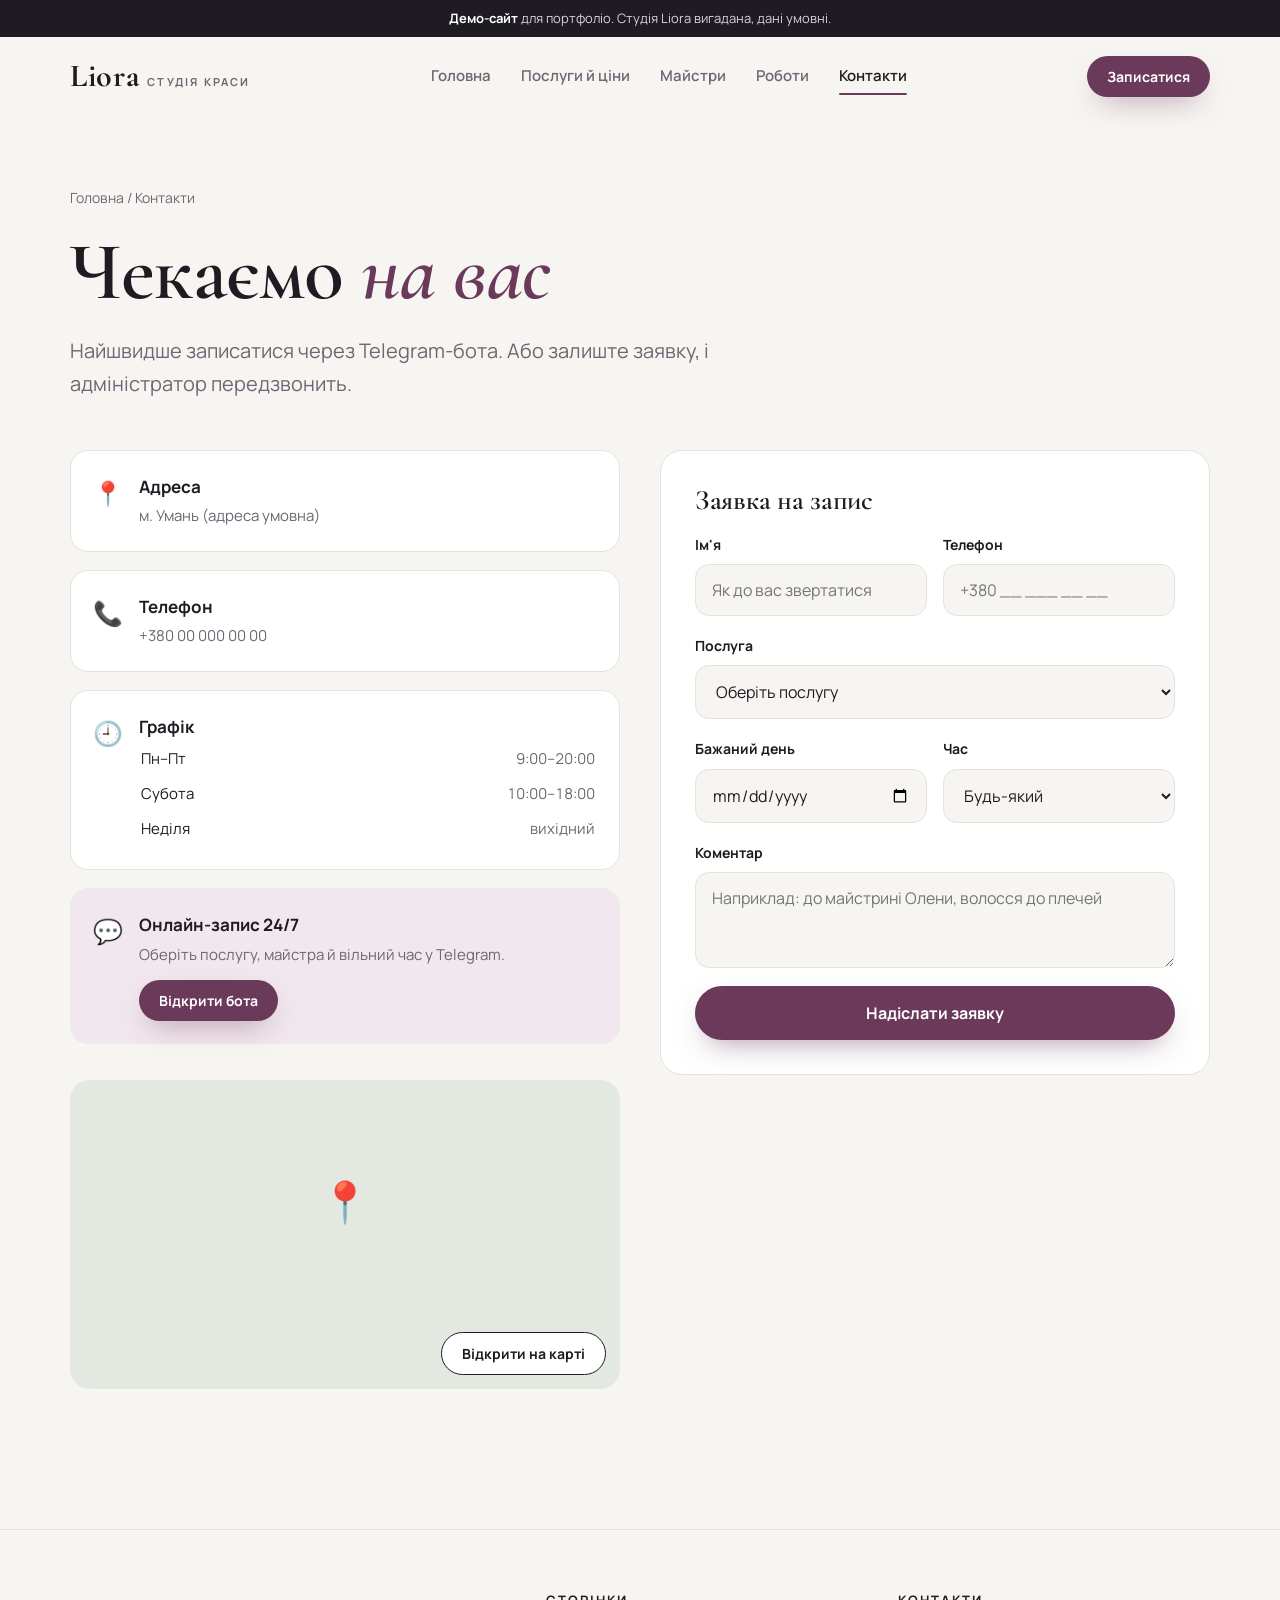
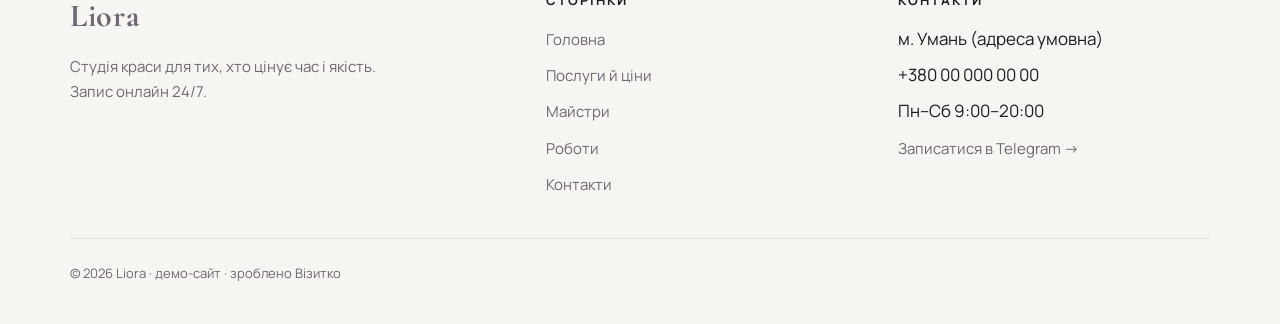
==== contacts.html @ 9bedfd85 "Демо-сайт студії краси Liora (5 сторінок) Co-Authored-By: Claude Opus 5.5 <noreply@anthropic.com>" ====
<!doctype html>
<html lang="uk">
<head>
<meta charset="utf-8">
<meta name="viewport" content="width=device-width, initial-scale=1, viewport-fit=cover">
<title>Контакти — Liora (демо)</title>
<meta name="description" content="Адреса, графік і онлайн-запис у студію краси Liora.">
<link rel="preconnect" href="https://fonts.googleapis.com"><link rel="preconnect" href="https://fonts.gstatic.com" crossorigin>
<link href="https://fonts.googleapis.com/css2?family=Cormorant+Garamond:ital,wght@0,500;0,600;0,700;1,500;1,600&family=Manrope:wght@400;500;600;700&display=swap" rel="stylesheet">
<link rel="stylesheet" href="assets/style.css">
</head>
<body>
<div id="site-header"></div>

<section class="page-hero">
  <div class="wrap">
    <div class="crumbs"><a href="index.html">Головна</a> / Контакти</div>
    <h1>Чекаємо <em>на вас</em></h1>
    <p class="lead">Найшвидше записатися через Telegram-бота. Або залиште заявку, і адміністратор передзвонить.</p>
  </div>
</section>

<section style="padding-top:20px">
  <div class="wrap contact">
    <div class="info reveal">
      <div class="info-item"><div class="ico">📍</div><div><b>Адреса</b><span>м. Умань (адреса умовна)</span></div></div>
      <div class="info-item"><div class="ico">📞</div><div><b>Телефон</b><span>+380 00 000 00 00</span></div></div>
      <div class="info-item"><div class="ico">🕘</div><div style="flex:1"><b>Графік</b>
        <table class="hours"><tr><td>Пн–Пт</td><td>9:00–20:00</td></tr><tr><td>Субота</td><td>10:00–18:00</td></tr><tr><td>Неділя</td><td>вихідний</td></tr></table></div></div>
      <div class="info-item" style="background:var(--plum-soft);border-color:transparent"><div class="ico">💬</div><div><b>Онлайн-запис 24/7</b><span>Оберіть послугу, майстра й вільний час у Telegram.</span><br><a class="btn btn-primary btn-sm" style="margin-top:12px" href="https://t.me/vizytko_bot" target="_blank" rel="noopener">Відкрити бота</a></div></div>
      <div class="map"><div class="pin">📍</div><a class="btn btn-ghost btn-sm" style="background:#fff" href="https://maps.google.com/?q=Умань" target="_blank" rel="noopener">Відкрити на карті</a></div>
    </div>

    <form class="book reveal" id="book" novalidate>
      <h3>Заявка на запис</h3>
      <div class="two">
        <div class="field"><label for="f-name">Ім'я</label><input id="f-name" name="name" required minlength="2" placeholder="Як до вас звертатися"></div>
        <div class="field"><label for="f-phone">Телефон</label><input id="f-phone" name="phone" type="tel" required pattern="[+0-9 ()-]{10,}" placeholder="+380 __ ___ __ __"></div>
      </div>
      <div class="field"><label for="f-service">Послуга</label>
        <select id="f-service" name="service" required>
          <option value="">Оберіть послугу</option><option>Стрижка</option><option>Фарбування</option><option>Манікюр</option><option>Педикюр</option><option>Брови й вії</option><option>Догляд</option><option>Інше / консультація</option>
        </select></div>
      <div class="two">
        <div class="field"><label for="f-day">Бажаний день</label><input id="f-day" name="day" type="date"></div>
        <div class="field"><label for="f-time">Час</label>
          <select id="f-time" name="time"><option>Будь-який</option><option>Ранок (9–12)</option><option>День (12–16)</option><option>Вечір (16–20)</option></select></div>
      </div>
      <div class="field"><label for="f-msg">Коментар</label><textarea id="f-msg" name="msg" placeholder="Наприклад: до майстрині Олени, волосся до плечей"></textarea></div>
      <button class="btn btn-primary" type="submit">Надіслати заявку</button>
      <div class="form-ok" id="form-ok" role="status">✅ Дякуємо! Це демо-сайт, тому заявка нікуди не надіслана. На сайті реального салону вона миттєво прийде адміністратору в Telegram і в Google Таблицю.</div>
    </form>
  </div>
</section>

<div id="site-footer"></div>
<script src="assets/main.js"></script>
</body>
</html>
---- assets/style.css ----
/* Liora — демо-сайт студії краси. Світла палітра: теплий папір, глибока слива, шавлія. */
:root {
  --bg: #F7F5F2;
  --paper: #FFFFFF;
  --ink: #1F1B22;
  --muted: #6E6672;
  --line: #E6E1DC;
  --plum: #6B3A5B;
  --plum-soft: #F1E7EE;
  --sage: #8FA58F;
  --sage-soft: #E8EEE7;
  --display: "Cormorant Garamond", Georgia, serif;
  --body: "Manrope", "Segoe UI", system-ui, sans-serif;
  --radius: 22px;
}
* { box-sizing: border-box; margin: 0; padding: 0 }
html { scroll-behavior: smooth; -webkit-text-size-adjust: 100% }
html, body { overflow-x: clip }
body { background: var(--bg); color: var(--ink); font-family: var(--body); font-size: 17px; line-height: 1.65; -webkit-font-smoothing: antialiased }
a { color: inherit; text-decoration: none }
img { max-width: 100%; display: block }
.wrap { width: 100%; max-width: 1180px; margin: 0 auto; padding-left: max(20px, env(safe-area-inset-left)); padding-right: max(20px, env(safe-area-inset-right)) }
h1, h2, h3 { font-family: var(--display); font-weight: 600; line-height: 1.08; letter-spacing: -.01em; text-wrap: balance }
h1 { font-size: clamp(44px, 6.4vw, 84px) }
h2 { font-size: clamp(34px, 4.4vw, 56px) }
h3 { font-size: 28px }
em { font-style: italic; color: var(--plum) }
.eyebrow { font-size: 13px; font-weight: 700; letter-spacing: .18em; text-transform: uppercase; color: var(--plum) }
.lead { color: var(--muted); font-size: clamp(17px, 1.6vw, 20px); max-width: 58ch }
section { padding: 100px 0 }
.head { display: flex; flex-direction: column; gap: 16px; margin-bottom: 52px; max-width: 760px }

/* демо-смуга */
.demo-bar { background: var(--ink); color: #D9D2DC; font-size: 13px; text-align: center; padding: 8px 16px }
.demo-bar b { color: #fff }

/* шапка */
header { position: sticky; top: 0; z-index: 40; background: rgba(247,245,242,.86); backdrop-filter: blur(14px); -webkit-backdrop-filter: blur(14px); border-bottom: 1px solid transparent; transition: border-color .3s }
header.scrolled { border-color: var(--line) }
header .wrap { display: flex; align-items: center; justify-content: space-between; height: 78px; gap: 20px }
.logo { font-family: var(--display); font-size: 32px; font-weight: 700; letter-spacing: .02em }
.logo span { font-family: var(--body); font-size: 11px; font-weight: 700; letter-spacing: .2em; text-transform: uppercase; color: var(--muted); margin-left: 8px }
nav.main { display: flex; gap: 30px; font-size: 15px; font-weight: 600 }
nav.main a { position: relative; color: var(--muted); transition: color .2s }
nav.main a:hover, nav.main a.active { color: var(--ink) }
nav.main a.active::after { content: ""; position: absolute; left: 0; right: 0; bottom: -6px; height: 2px; background: var(--plum); border-radius: 2px }
.burger { display: none; width: 44px; height: 44px; border: 1px solid var(--line); border-radius: 12px; background: var(--paper); cursor: pointer; align-items: center; justify-content: center }
.burger span, .burger span::before, .burger span::after { display: block; width: 18px; height: 2px; background: var(--ink); position: relative; transition: transform .3s }
.burger span::before, .burger span::after { content: ""; position: absolute; left: 0 }
.burger span::before { top: -6px } .burger span::after { top: 6px }

/* кнопки */
.btn { display: inline-flex; align-items: center; justify-content: center; gap: 10px; font: 700 16px var(--body); padding: 16px 28px; border-radius: 999px; border: 0; cursor: pointer; transition: transform .2s, background .3s, box-shadow .3s; white-space: nowrap }
.btn-primary { background: var(--plum); color: #fff; box-shadow: 0 12px 30px -12px rgba(107,58,91,.6) }
.btn-primary:hover { background: #5A2F4C; transform: translateY(-2px) }
.btn-ghost { background: transparent; border: 1.5px solid var(--ink); color: var(--ink) }
.btn-ghost:hover { background: var(--ink); color: #fff }
.btn-sm { padding: 11px 20px; font-size: 14px }
.btn:focus-visible, a:focus-visible, button:focus-visible, input:focus-visible, select:focus-visible, textarea:focus-visible { outline: 2px solid var(--plum); outline-offset: 3px }

/* герой */
.hero { padding: 70px 0 90px }
.hero .wrap { display: grid; grid-template-columns: minmax(0,1.1fr) minmax(0,.9fr); gap: 60px; align-items: center }
.hero-copy { display: flex; flex-direction: column; gap: 26px }
.hero-cta { display: flex; flex-wrap: wrap; gap: 14px }
.hero-facts { display: flex; flex-wrap: wrap; gap: 34px; padding-top: 10px }
.hero-facts div { display: flex; flex-direction: column }
.hero-facts b { font-family: var(--display); font-size: 40px; font-weight: 600; line-height: 1 }
.hero-facts span { font-size: 14px; color: var(--muted) }
.hero-art { position: relative; aspect-ratio: 4/5; max-width: 100% }
.arch { position: absolute; inset: 0; border-radius: 280px 280px 28px 28px; overflow: hidden;
  background: radial-gradient(circle at 30% 25%, #C9A7BC 0, transparent 45%), radial-gradient(circle at 75% 70%, #9FB59F 0, transparent 50%), linear-gradient(160deg, #EADFE6, #D8CFC6) }
.arch::after { content: ""; position: absolute; inset: 0; background: repeating-linear-gradient(115deg, rgba(255,255,255,.08) 0 2px, transparent 2px 22px) }
.arch .ring { position: absolute; width: 62%; aspect-ratio: 1; border-radius: 50%; border: 1.5px solid rgba(255,255,255,.7); left: 19%; top: 18%; animation: breathe 7s ease-in-out infinite }
.arch .ring.r2 { width: 40%; left: 30%; top: 29%; animation-delay: -3s }
@keyframes breathe { 0%,100% { transform: scale(1); opacity: .9 } 50% { transform: scale(1.06); opacity: .5 } }
.float-card { position: absolute; background: var(--paper); border-radius: 18px; padding: 16px 18px; box-shadow: 0 24px 50px -20px rgba(31,27,34,.35); display: flex; gap: 12px; align-items: center; font-size: 14px; animation: float 6s ease-in-out infinite }
.float-card .dot { width: 40px; height: 40px; border-radius: 12px; display: grid; place-items: center; font-size: 20px; background: var(--plum-soft) }
.float-card b { display: block; font-size: 15px }
.float-card small { color: var(--muted) }
.fc1 { left: -30px; top: 16% } .fc2 { right: -24px; bottom: 14%; animation-delay: -3s }
@keyframes float { 0%,100% { translate: 0 0 } 50% { translate: 0 -10px } }

/* стрічка послуг */
.ribbon { background: var(--ink); color: #EDE6EE; overflow: hidden; padding: 20px 0 }
.ribbon-track { display: flex; gap: 48px; width: max-content; animation: scroll 40s linear infinite }
.ribbon-track span { font-family: var(--display); font-size: 26px; font-style: italic; white-space: nowrap; display: flex; align-items: center; gap: 48px }
.ribbon-track span::after { content: "✦"; font-style: normal; font-size: 14px; color: var(--sage) }
@keyframes scroll { to { transform: translateX(-50%) } }

/* картки */
.grid { display: grid; gap: 22px }
.g3 { grid-template-columns: repeat(3, minmax(0,1fr)) }
.g4 { grid-template-columns: repeat(4, minmax(0,1fr)) }
.g2 { grid-template-columns: repeat(2, minmax(0,1fr)) }
.card { background: var(--paper); border: 1px solid var(--line); border-radius: var(--radius); padding: 32px; display: flex; flex-direction: column; gap: 12px; transition: transform .3s, box-shadow .3s; min-width: 0 }
.card:hover { transform: translateY(-4px); box-shadow: 0 24px 50px -30px rgba(31,27,34,.35) }
.card .ico { width: 54px; height: 54px; border-radius: 16px; background: var(--plum-soft); display: grid; place-items: center; font-size: 26px }
.card p { color: var(--muted); font-size: 15.5px }
.card .from { margin-top: auto; padding-top: 10px; font-weight: 700; color: var(--plum) }

/* чому ми */
.why { background: var(--sage-soft) }
.why-list { display: grid; grid-template-columns: repeat(2, minmax(0,1fr)); gap: 30px 60px }
.why-item { display: flex; gap: 18px }
.why-item .n { font-family: var(--display); font-size: 46px; font-weight: 600; color: var(--sage); line-height: 1; min-width: 56px }
.why-item h3 { font-size: 24px; margin-bottom: 6px }
.why-item p { color: var(--muted); font-size: 15.5px }

/* відгуки */
.quote { background: var(--paper); border-radius: var(--radius); padding: 34px; border: 1px solid var(--line); display: flex; flex-direction: column; gap: 18px; min-width: 0 }
.quote p { font-family: var(--display); font-size: 23px; line-height: 1.35; font-style: italic }
.quote .who { display: flex; align-items: center; gap: 12px; font-size: 14px; color: var(--muted) }
.avatar { width: 44px; height: 44px; border-radius: 50%; display: grid; place-items: center; font-weight: 700; color: #fff; background: var(--plum); flex: none }
.stars { color: #C79A3B; letter-spacing: 2px }

/* CTA */
.cta { background: var(--ink); color: #fff; border-radius: 34px; padding: 80px 40px; text-align: center; position: relative; overflow: hidden }
.cta::before { content: ""; position: absolute; width: 520px; height: 520px; border-radius: 50%; background: radial-gradient(circle, rgba(143,165,143,.35), transparent 65%); top: -260px; right: -120px }
.cta h2 { max-width: 16ch; margin: 0 auto 16px; position: relative }
.cta p { color: #CFC6D2; max-width: 50ch; margin: 0 auto 32px; position: relative }
.cta .btn-ghost { border-color: #fff; color: #fff }
.cta .btn-ghost:hover { background: #fff; color: var(--ink) }
.cta .hero-cta { justify-content: center; position: relative }

/* сторінка-шапка */
.page-hero { padding: 70px 0 30px }
.page-hero .wrap { display: flex; flex-direction: column; gap: 18px }
.crumbs { font-size: 14px; color: var(--muted) }
.crumbs a:hover { color: var(--plum) }

/* прайс */
.tabs { display: flex; flex-wrap: wrap; gap: 10px; margin-bottom: 34px }
.tab { font: 600 15px var(--body); padding: 11px 20px; border-radius: 999px; border: 1.5px solid var(--line); background: var(--paper); cursor: pointer; transition: all .2s }
.tab:hover { border-color: var(--plum) }
.tab.on { background: var(--plum); border-color: var(--plum); color: #fff }
.price-group { background: var(--paper); border: 1px solid var(--line); border-radius: var(--radius); padding: 10px 32px 20px; margin-bottom: 22px }
.price-group h3 { padding: 22px 0 8px }
.row { display: grid; grid-template-columns: minmax(0,1fr) auto auto; gap: 24px; align-items: baseline; padding: 16px 0; border-bottom: 1px dashed var(--line) }
.row:last-child { border-bottom: 0 }
.row .t { min-width: 0 } .row .t b { display: block; font-weight: 600 } .row .t small { color: var(--muted); font-size: 14px }
.row .dur { color: var(--muted); font-size: 14px; white-space: nowrap; font-variant-numeric: tabular-nums }
.row .pr { font-weight: 700; white-space: nowrap; font-variant-numeric: tabular-nums }

/* майстри */
.master { background: var(--paper); border: 1px solid var(--line); border-radius: var(--radius); overflow: hidden; display: flex; flex-direction: column; min-width: 0 }
.master .pic { aspect-ratio: 4/4.4; display: grid; place-items: center; font-family: var(--display); font-size: 92px; color: rgba(255,255,255,.9); position: relative }
.master .pic::after { content: "фото майстра"; position: absolute; bottom: 12px; left: 0; right: 0; text-align: center; font: 600 11px var(--body); letter-spacing: .15em; text-transform: uppercase; color: rgba(255,255,255,.75) }
.master .body { padding: 26px; display: flex; flex-direction: column; gap: 8px; flex: 1 }
.master .role { color: var(--plum); font-weight: 700; font-size: 14px }
.master p { color: var(--muted); font-size: 15px }
.chips { display: flex; flex-wrap: wrap; gap: 8px; margin-top: auto; padding-top: 10px }
.chips span { font-size: 12.5px; font-weight: 600; padding: 6px 12px; border-radius: 999px; background: var(--sage-soft); color: #4F654F }

/* галерея */
.gallery { columns: 3; column-gap: 18px }
.shot { break-inside: avoid; margin-bottom: 18px; border-radius: 20px; position: relative; overflow: hidden; display: flex; align-items: flex-end; padding: 18px; color: #fff; font-weight: 700; font-size: 15px; transition: transform .4s }
.shot:hover { transform: scale(1.015) }
.shot::before { content: ""; position: absolute; inset: 0; background: repeating-linear-gradient(135deg, rgba(255,255,255,.07) 0 2px, transparent 2px 18px) }
.shot span { position: relative; background: rgba(31,27,34,.35); padding: 6px 12px; border-radius: 999px; backdrop-filter: blur(6px) }
.note { margin-top: 26px; padding: 18px 22px; border-radius: 16px; background: var(--plum-soft); color: #5A2F4C; font-size: 15px }

/* контакти */
.contact { display: grid; grid-template-columns: minmax(0,1fr) minmax(0,1fr); gap: 40px; align-items: start }
.info { display: flex; flex-direction: column; gap: 18px }
.info-item { display: flex; gap: 16px; padding: 22px; background: var(--paper); border: 1px solid var(--line); border-radius: 18px }
.info-item .ico { font-size: 24px }
.info-item b { display: block } .info-item span { color: var(--muted); font-size: 15px }
.hours { width: 100%; font-variant-numeric: tabular-nums; font-size: 15px }
.hours td { padding: 4px 0 } .hours td:last-child { text-align: right; color: var(--muted) }
form.book { background: var(--paper); border: 1px solid var(--line); border-radius: var(--radius); padding: 34px; display: flex; flex-direction: column; gap: 18px }
.field { display: flex; flex-direction: column; gap: 8px; min-width: 0 }
.field label { font-size: 14px; font-weight: 700 }
.field input, .field select, .field textarea { font: 16px var(--body); padding: 14px 16px; border: 1.5px solid var(--line); border-radius: 14px; background: var(--bg); color: var(--ink); width: 100% }
.field textarea { resize: vertical; min-height: 96px }
.field input:invalid:not(:placeholder-shown) { border-color: #C9706A }
.two { display: grid; grid-template-columns: minmax(0,1fr) minmax(0,1fr); gap: 16px }
.form-ok { display: none; padding: 18px; border-radius: 14px; background: var(--sage-soft); color: #3E553E; font-size: 15px }
.form-ok.show { display: block }
.map { margin-top: 18px; aspect-ratio: 16/9; border-radius: 20px; overflow: hidden; position: relative;
  background: linear-gradient(0deg, transparent 49.5%, #fff 49.5% 50.5%, transparent 50.5%) 0 0/80px 80px, linear-gradient(90deg, transparent 49.5%, #fff 49.5% 50.5%, transparent 50.5%) 0 0/80px 80px, #E3E8E1 }
.map .pin { position: absolute; left: 50%; top: 50%; transform: translate(-50%, -100%); font-size: 40px }
.map a { position: absolute; right: 14px; bottom: 14px }

/* футер */
footer { margin-top: 40px; padding: 60px 0 calc(40px + env(safe-area-inset-bottom)); border-top: 1px solid var(--line) }
footer .wrap { display: grid; grid-template-columns: 1.4fr 1fr 1fr; gap: 40px }
footer h4 { font-size: 13px; letter-spacing: .15em; text-transform: uppercase; margin-bottom: 14px }
footer p, footer a { color: var(--muted); font-size: 15px }
footer ul { list-style: none; display: flex; flex-direction: column; gap: 8px }
footer a:hover { color: var(--plum) }
.copy { grid-column: 1/-1; padding-top: 24px; border-top: 1px solid var(--line); font-size: 13px; color: var(--muted) }

/* поява при прокручуванні */
.js .reveal { opacity: 0; transform: translateY(26px); transition: opacity .8s cubic-bezier(.2,.7,.2,1), transform .8s cubic-bezier(.2,.7,.2,1) }
.js .reveal.in { opacity: 1; transform: none }

@media (max-width: 980px) {
  nav.main { position: fixed; inset: 78px 0 auto 0; flex-direction: column; gap: 0; background: var(--bg); border-bottom: 1px solid var(--line); padding: 10px 20px 20px; transform: translateY(-120%); transition: transform .35s; z-index: -1 }
  nav.main.open { transform: none }
  nav.main a { padding: 14px 0; border-bottom: 1px solid var(--line); font-size: 18px }
  nav.main a.active::after { display: none }
  .burger { display: inline-flex }
  .head-book { display: none }
  .hero .wrap, .contact { grid-template-columns: minmax(0,1fr) }
  .hero-art { max-width: 460px; justify-self: center; width: 100% }
  .g3, .g4 { grid-template-columns: repeat(2, minmax(0,1fr)) }
  .why-list { grid-template-columns: minmax(0,1fr) }
  .gallery { columns: 2 }
  footer .wrap { grid-template-columns: 1fr 1fr }
}
@media (max-width: 620px) {
  section { padding: 70px 0 }
  .g3, .g4, .g2, .two { grid-template-columns: minmax(0,1fr) }
  .gallery { columns: 1 }
  .fc1 { left: -6px } .fc2 { right: -6px }
  .price-group { padding: 6px 20px 14px }
  .row { grid-template-columns: minmax(0,1fr) auto; gap: 4px 16px }
  .row .dur { grid-column: 1; grid-row: 2 }
  .row .pr { grid-row: 1 / span 2; grid-column: 2; align-self: center }
  footer .wrap { grid-template-columns: 1fr }
  .cta { padding: 60px 22px }
}
@media (prefers-reduced-motion: reduce) {
  *, *::before, *::after { animation: none !important; transition: none !important }
  .js .reveal { opacity: 1; transform: none }
}
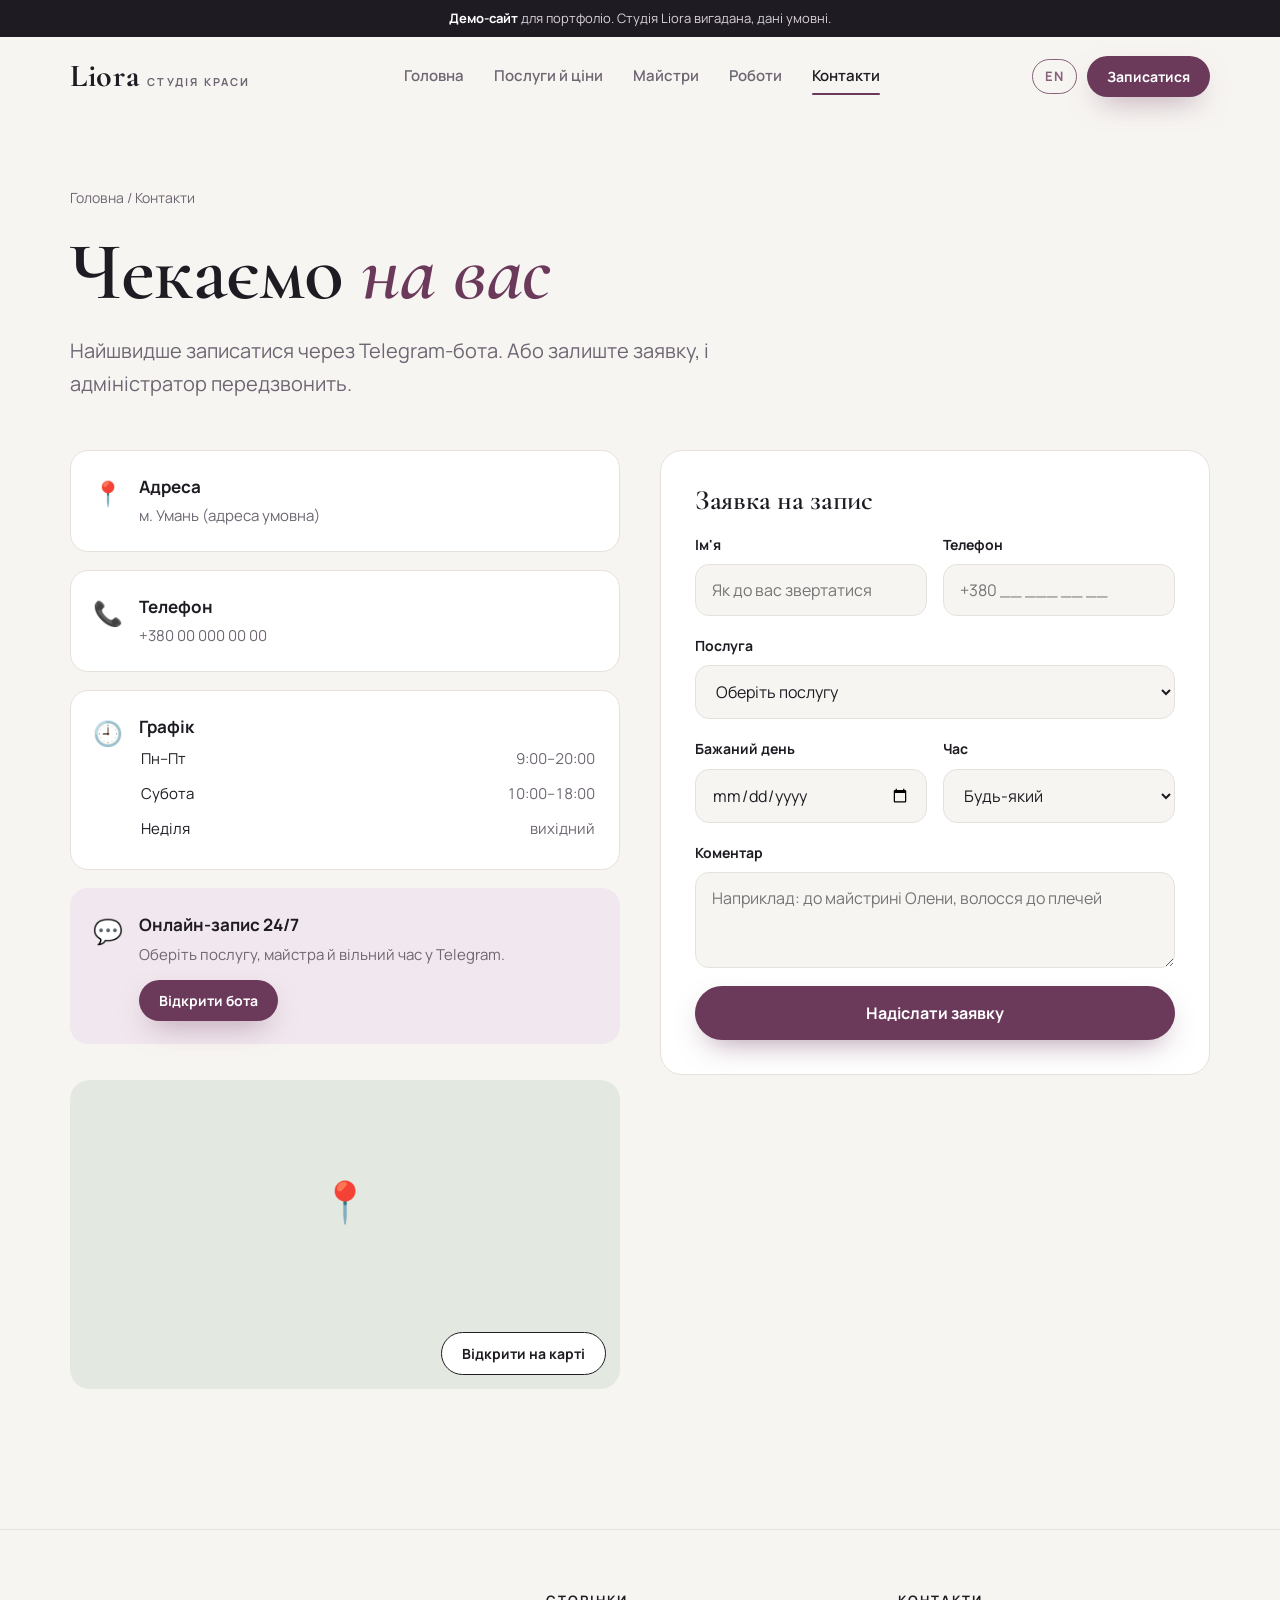
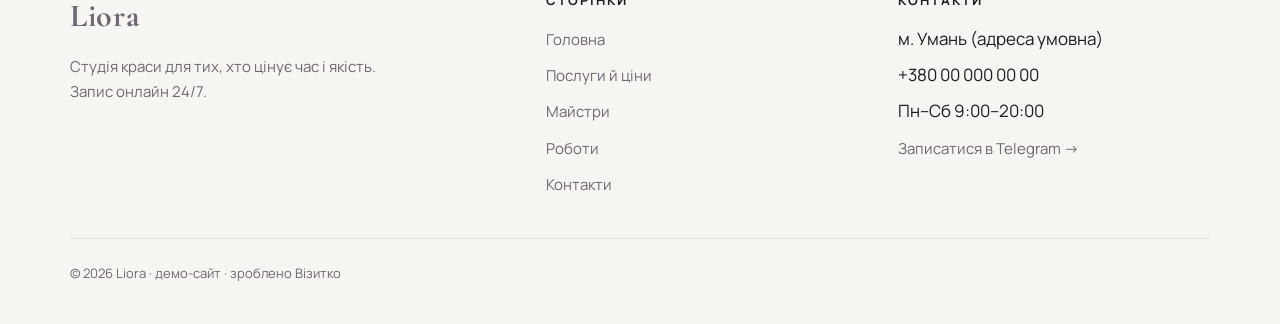
==== commit e3c8ab37: "Contact form sends requests to Telegram via Cloudflare Worker" ====
--- a/contacts.html
+++ b/contacts.html
@@ -31,7 +31,8 @@
       <div class="map"><div class="pin">📍</div><a class="btn btn-ghost btn-sm" style="background:#fff" href="https://maps.google.com/?q=Умань" target="_blank" rel="noopener">Відкрити на карті</a></div>
     </div>
 
-    <form class="book reveal" id="book" novalidate>
+    <form class="book reveal" id="book" novalidate data-endpoint="https://vizytko-form.vizytko-bots.workers.dev/">
+      <input class="hp" type="text" name="website" tabindex="-1" autocomplete="off" aria-hidden="true">
       <h3>Заявка на запис</h3>
       <div class="two">
         <div class="field"><label for="f-name">Ім'я</label><input id="f-name" name="name" required minlength="2" placeholder="Як до вас звертатися"></div>
--- a/assets/style.css
+++ b/assets/style.css
@@ -177,6 +177,8 @@
 .two { display: grid; grid-template-columns: minmax(0,1fr) minmax(0,1fr); gap: 16px }
 .form-ok { display: none; padding: 18px; border-radius: 14px; background: var(--sage-soft); color: #3E553E; font-size: 15px }
 .form-ok.show { display: block }
+.form-ok.err { background: #FBE9E7; color: #8A2C25 }
+.hp { position: absolute; left: -9999px; width: 1px; height: 1px; overflow: hidden }
 .map { margin-top: 18px; aspect-ratio: 16/9; border-radius: 20px; overflow: hidden; position: relative;
   background: linear-gradient(0deg, transparent 49.5%, #fff 49.5% 50.5%, transparent 50.5%) 0 0/80px 80px, linear-gradient(90deg, transparent 49.5%, #fff 49.5% 50.5%, transparent 50.5%) 0 0/80px 80px, #E3E8E1 }
 .map .pin { position: absolute; left: 50%; top: 50%; transform: translate(-50%, -100%); font-size: 40px }
@@ -225,3 +227,7 @@
   *, *::before, *::after { animation: none !important; transition: none !important }
   .js .reveal { opacity: 1; transform: none }
 }
+
+/* Перемикач мови UA/EN у шапці */
+.lang-switch{font-weight:700;font-size:13px;letter-spacing:.06em;color:var(--plum,#5A2F4C);border:1.5px solid currentColor;border-radius:999px;padding:6px 12px;text-decoration:none;opacity:.8;transition:opacity .2s}
+.lang-switch:hover{opacity:1}
